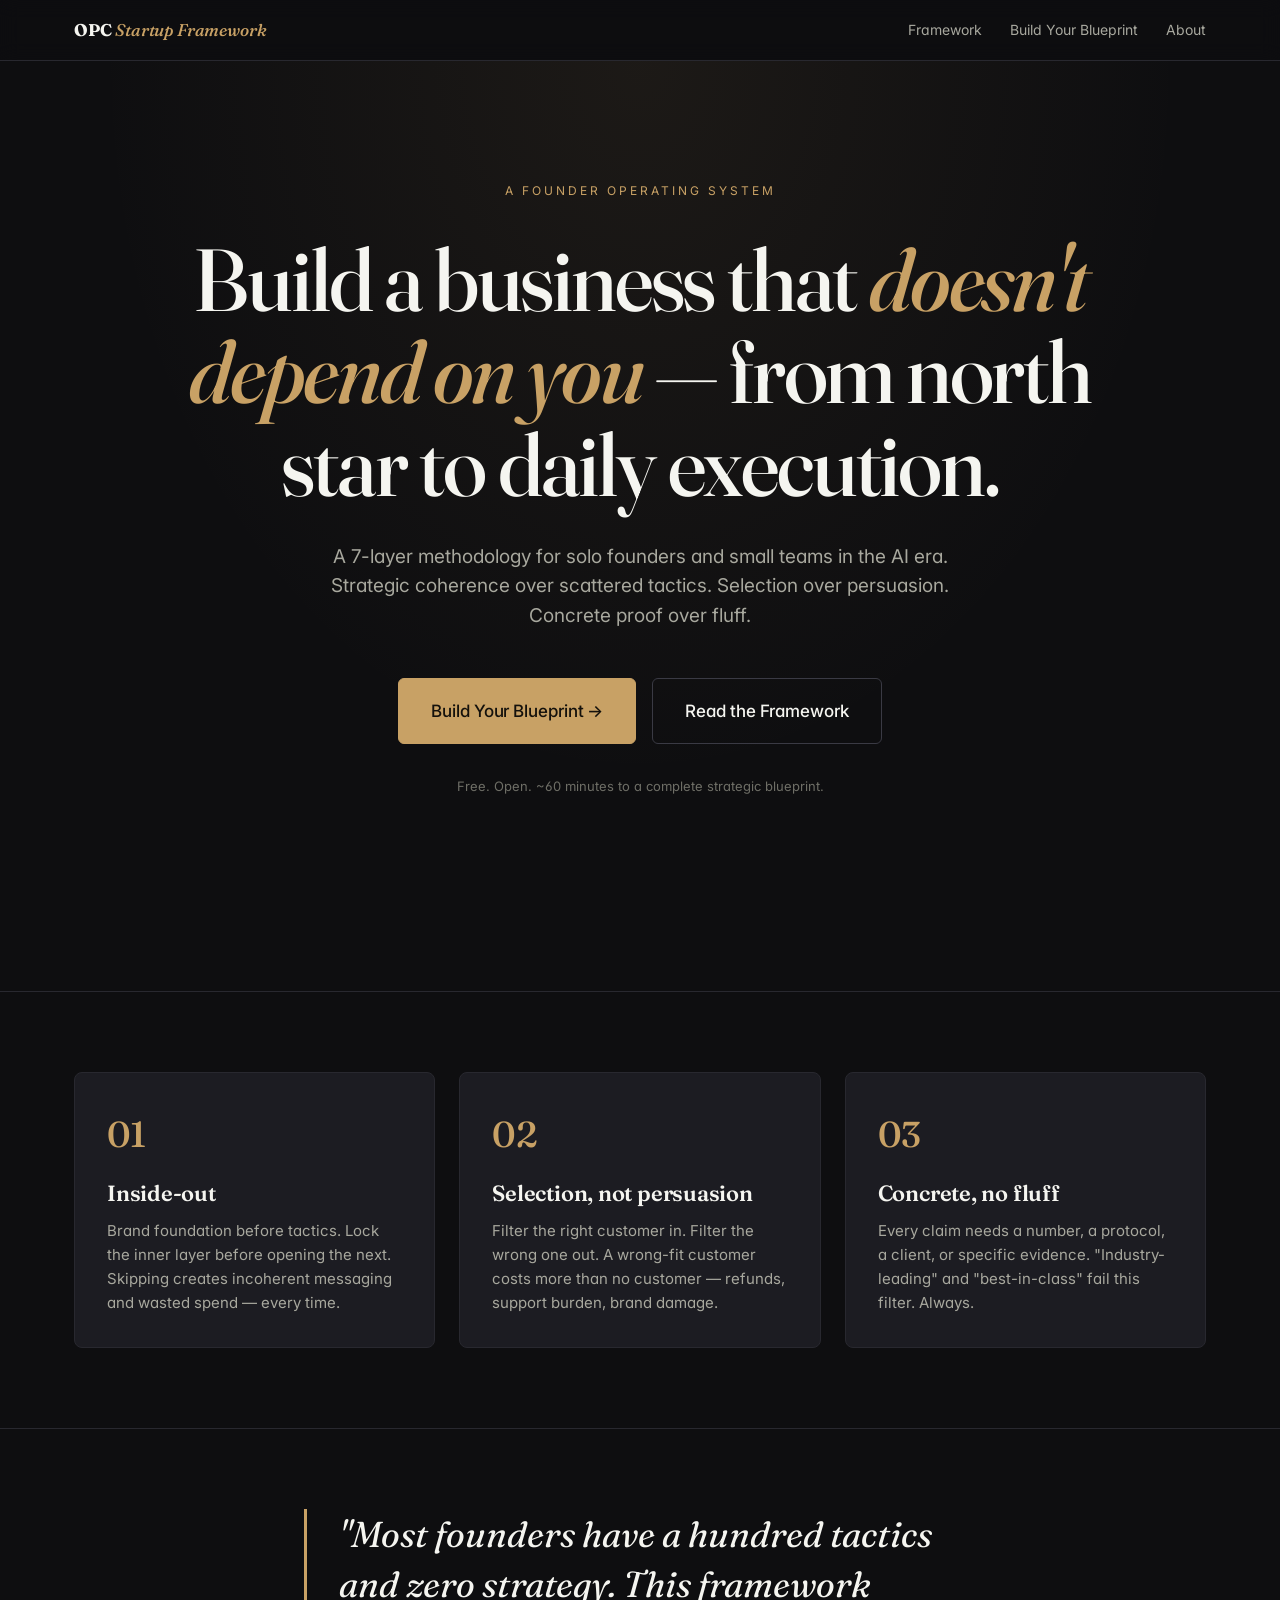
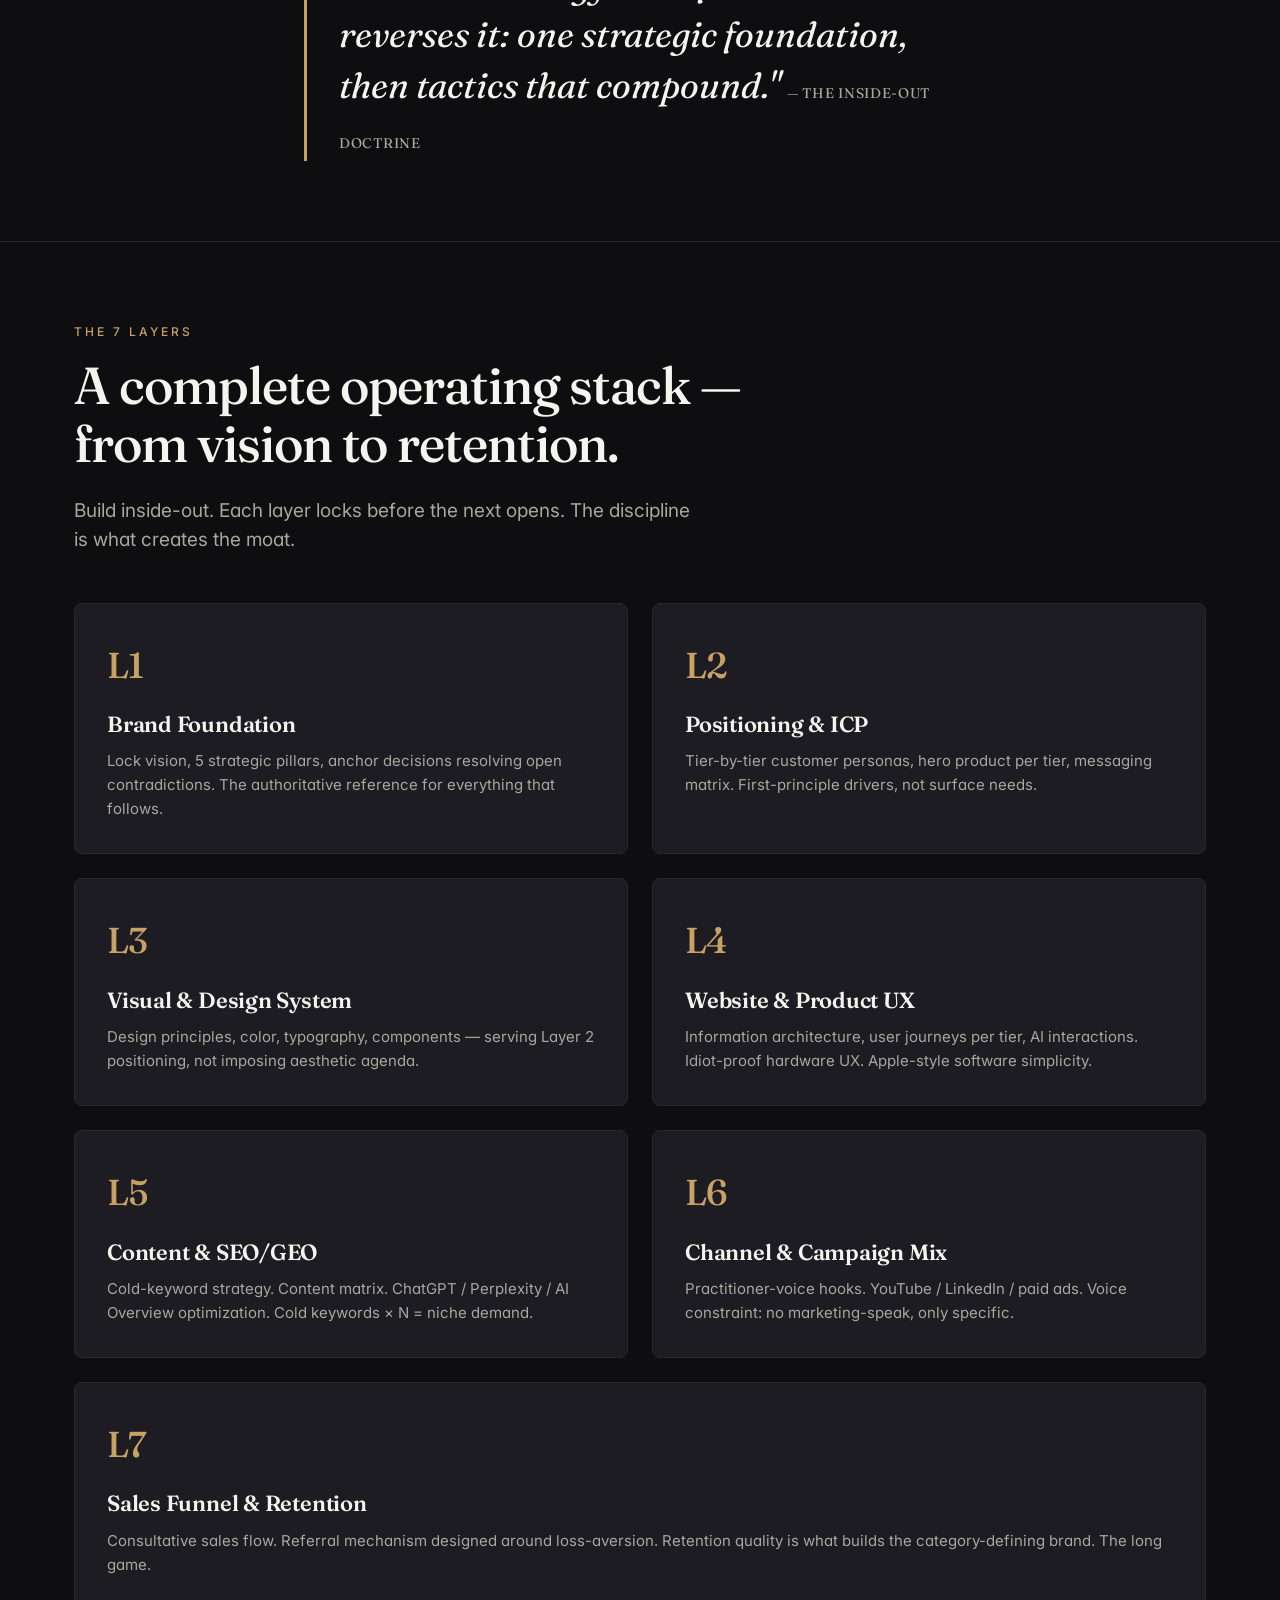
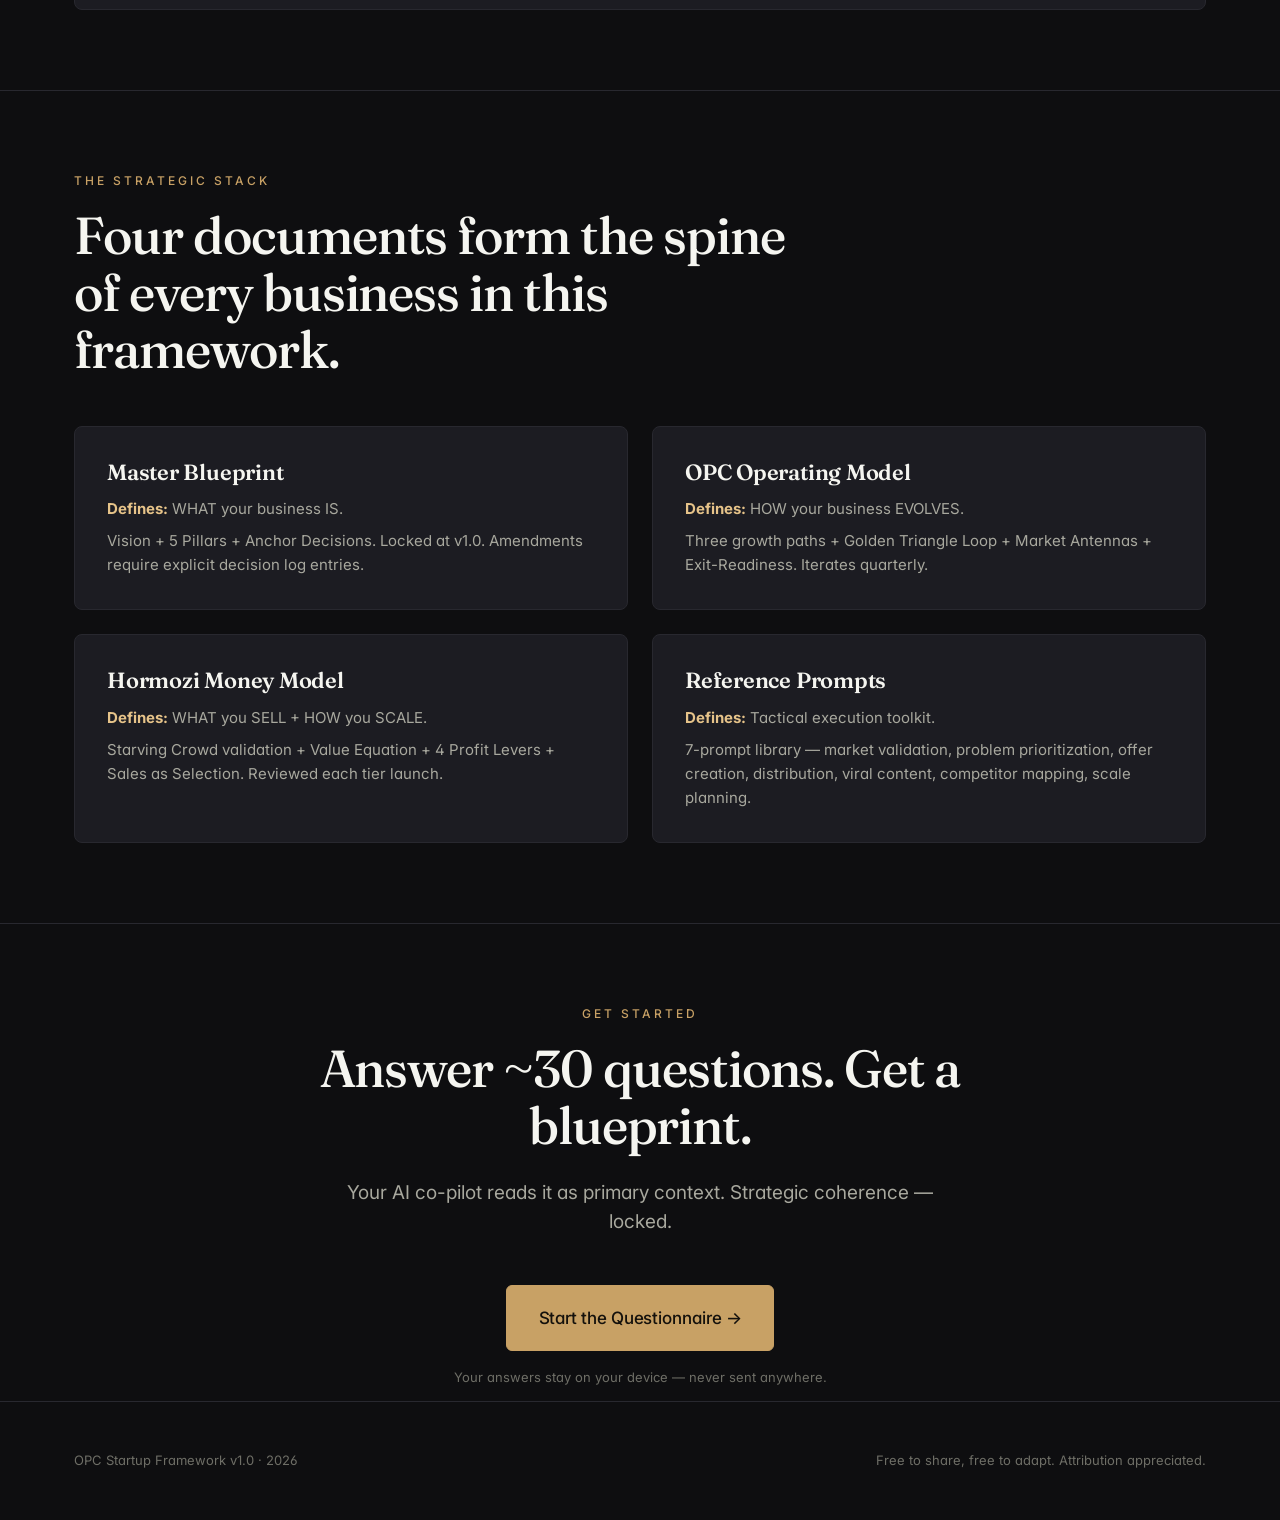
==== index.html @ 15a58d95 "Initial: OPC Startup Framework web tool v1.0 Interactive questionnaire for solo founders building On" ====
<!DOCTYPE html>
<html lang="en">
<head>
<meta charset="UTF-8">
<meta name="viewport" content="width=device-width, initial-scale=1.0">
<title>OPC Startup Framework — A founder operating system for the AI era</title>
<meta name="description" content="A 7-layer operating system for solo founders building independent, AI-leveraged, sellable businesses. From north star to daily execution.">
<meta property="og:title" content="OPC Startup Framework">
<meta property="og:description" content="A founder operating system for the AI era. Inside-out methodology. Free.">
<meta property="og:type" content="website">
<link rel="preconnect" href="https://fonts.googleapis.com">
<link rel="preconnect" href="https://fonts.gstatic.com" crossorigin>
<link href="https://fonts.googleapis.com/css2?family=Inter:wght@400;500;600;700&family=Fraunces:opsz,wght@9..144,400;9..144,500;9..144,600;9..144,700&family=JetBrains+Mono:wght@400;500&display=swap" rel="stylesheet">
<link rel="stylesheet" href="assets/style.css">
</head>
<body>

<nav class="nav">
  <div class="nav-inner">
    <a href="index.html" class="nav-brand">OPC <span class="accent">Startup Framework</span></a>
    <div class="nav-links">
      <a href="framework.html">Framework</a>
      <a href="questionnaire.html">Build Your Blueprint</a>
      <a href="about.html">About</a>
    </div>
  </div>
</nav>

<main>

  <section class="hero">
    <div class="container">
      <div class="hero-eyebrow">A Founder Operating System</div>
      <h1>Build a business that <em>doesn't depend on you</em> — from north star to daily execution.</h1>
      <p class="hero-sub">A 7-layer methodology for solo founders and small teams in the AI era. Strategic coherence over scattered tactics. Selection over persuasion. Concrete proof over fluff.</p>
      <div class="hero-cta">
        <a href="questionnaire.html" class="btn btn-primary btn-large">Build Your Blueprint →</a>
        <a href="framework.html" class="btn btn-secondary btn-large">Read the Framework</a>
      </div>
      <p class="dim mt-8" style="font-size:13px;">Free. Open. ~60 minutes to a complete strategic blueprint.</p>
    </div>
  </section>

  <hr class="editorial">

  <section class="container">
    <div class="grid grid-3">

      <div class="card">
        <div class="card-num">01</div>
        <h3>Inside-out</h3>
        <p>Brand foundation before tactics. Lock the inner layer before opening the next. Skipping creates incoherent messaging and wasted spend — every time.</p>
      </div>

      <div class="card">
        <div class="card-num">02</div>
        <h3>Selection, not persuasion</h3>
        <p>Filter the right customer in. Filter the wrong one out. A wrong-fit customer costs more than no customer — refunds, support burden, brand damage.</p>
      </div>

      <div class="card">
        <div class="card-num">03</div>
        <h3>Concrete, no fluff</h3>
        <p>Every claim needs a number, a protocol, a client, or specific evidence. "Industry-leading" and "best-in-class" fail this filter. Always.</p>
      </div>

    </div>
  </section>

  <hr class="editorial">

  <section class="container-prose">
    <p class="quote">
      "Most founders have a hundred tactics and zero strategy. This framework reverses it: one strategic foundation, then tactics that compound."
      <span class="quote-attr">— The Inside-Out Doctrine</span>
    </p>
  </section>

  <hr class="editorial">

  <section class="container">
    <div class="section-eyebrow">The 7 Layers</div>
    <h2 class="section-title">A complete operating stack — from vision to retention.</h2>
    <p class="section-lead">Build inside-out. Each layer locks before the next opens. The discipline is what creates the moat.</p>

    <div class="grid grid-2 mt-8" style="margin-top:48px;">
      <div class="card">
        <div class="card-num">L1</div>
        <h3>Brand Foundation</h3>
        <p>Lock vision, 5 strategic pillars, anchor decisions resolving open contradictions. The authoritative reference for everything that follows.</p>
      </div>
      <div class="card">
        <div class="card-num">L2</div>
        <h3>Positioning & ICP</h3>
        <p>Tier-by-tier customer personas, hero product per tier, messaging matrix. First-principle drivers, not surface needs.</p>
      </div>
      <div class="card">
        <div class="card-num">L3</div>
        <h3>Visual & Design System</h3>
        <p>Design principles, color, typography, components — serving Layer 2 positioning, not imposing aesthetic agenda.</p>
      </div>
      <div class="card">
        <div class="card-num">L4</div>
        <h3>Website & Product UX</h3>
        <p>Information architecture, user journeys per tier, AI interactions. Idiot-proof hardware UX. Apple-style software simplicity.</p>
      </div>
      <div class="card">
        <div class="card-num">L5</div>
        <h3>Content & SEO/GEO</h3>
        <p>Cold-keyword strategy. Content matrix. ChatGPT / Perplexity / AI Overview optimization. Cold keywords × N = niche demand.</p>
      </div>
      <div class="card">
        <div class="card-num">L6</div>
        <h3>Channel & Campaign Mix</h3>
        <p>Practitioner-voice hooks. YouTube / LinkedIn / paid ads. Voice constraint: no marketing-speak, only specific.</p>
      </div>
      <div class="card" style="grid-column: span 2;">
        <div class="card-num">L7</div>
        <h3>Sales Funnel & Retention</h3>
        <p>Consultative sales flow. Referral mechanism designed around loss-aversion. Retention quality is what builds the category-defining brand. The long game.</p>
      </div>
    </div>
  </section>

  <hr class="editorial">

  <section class="container">
    <div class="section-eyebrow">The Strategic Stack</div>
    <h2 class="section-title">Four documents form the spine of every business in this framework.</h2>

    <div class="grid grid-2 mt-8" style="margin-top:48px;">
      <div class="card">
        <h3>Master Blueprint</h3>
        <p style="margin-bottom:8px;"><strong style="color:var(--gold-bright);">Defines:</strong> WHAT your business IS.</p>
        <p>Vision + 5 Pillars + Anchor Decisions. Locked at v1.0. Amendments require explicit decision log entries.</p>
      </div>
      <div class="card">
        <h3>OPC Operating Model</h3>
        <p style="margin-bottom:8px;"><strong style="color:var(--gold-bright);">Defines:</strong> HOW your business EVOLVES.</p>
        <p>Three growth paths + Golden Triangle Loop + Market Antennas + Exit-Readiness. Iterates quarterly.</p>
      </div>
      <div class="card">
        <h3>Hormozi Money Model</h3>
        <p style="margin-bottom:8px;"><strong style="color:var(--gold-bright);">Defines:</strong> WHAT you SELL + HOW you SCALE.</p>
        <p>Starving Crowd validation + Value Equation + 4 Profit Levers + Sales as Selection. Reviewed each tier launch.</p>
      </div>
      <div class="card">
        <h3>Reference Prompts</h3>
        <p style="margin-bottom:8px;"><strong style="color:var(--gold-bright);">Defines:</strong> Tactical execution toolkit.</p>
        <p>7-prompt library — market validation, problem prioritization, offer creation, distribution, viral content, competitor mapping, scale planning.</p>
      </div>
    </div>
  </section>

  <hr class="editorial">

  <section class="container text-center">
    <div class="section-eyebrow">Get started</div>
    <h2 class="section-title" style="margin: 0 auto;">Answer ~30 questions. Get a blueprint.</h2>
    <p class="section-lead" style="margin: 24px auto 0;">Your AI co-pilot reads it as primary context. Strategic coherence — locked.</p>
    <div class="mt-8" style="margin-top:48px;">
      <a href="questionnaire.html" class="btn btn-primary btn-large">Start the Questionnaire →</a>
    </div>
    <p class="dim mt-4" style="font-size:13px;margin-top:16px;">Your answers stay on your device — never sent anywhere.</p>
  </section>

</main>

<footer class="footer">
  <div class="container footer-inner">
    <div>OPC Startup Framework v1.0 · 2026</div>
    <div>Free to share, free to adapt. Attribution appreciated.</div>
  </div>
</footer>

</body>
</html>
---- assets/style.css ----
/* OPC Startup Framework — Editorial Dark Aesthetic
   Inspired by premium professional publications (FT Alphaville, Stripe Press, NYT cooking) */

:root {
  --bg: #0e0e10;
  --bg-elevated: #16161a;
  --bg-card: #1c1c22;
  --border: #28282f;
  --border-strong: #3a3a44;
  --text: #f5f5f0;
  --text-muted: #a8a89e;
  --text-dim: #6e6e66;
  --gold: #c8a165;
  --gold-bright: #e6c389;
  --gold-deep: #9d7d4a;
  --green: #6fbf73;
  --red: #e07b6c;
  --max-w: 1180px;
  --max-w-prose: 720px;
}

* { box-sizing: border-box; }

html { scroll-behavior: smooth; }

body {
  margin: 0;
  background: var(--bg);
  color: var(--text);
  font-family: 'Inter', -apple-system, BlinkMacSystemFont, 'Helvetica Neue', sans-serif;
  font-size: 17px;
  line-height: 1.65;
  -webkit-font-smoothing: antialiased;
  -moz-osx-font-smoothing: grayscale;
  font-feature-settings: "ss01", "cv11";
}

/* Typography hierarchy */
.font-display {
  font-family: 'Fraunces', Georgia, 'Iowan Old Style', serif;
  font-weight: 600;
  letter-spacing: -0.02em;
  font-feature-settings: "ss01", "ss02";
}

h1, h2, h3, h4 { line-height: 1.2; letter-spacing: -0.01em; margin: 0; }

a { color: var(--gold-bright); text-decoration: none; transition: color .15s; }
a:hover { color: var(--gold); }

/* Gold accent line */
.gold-line {
  display: inline-block;
  width: 48px; height: 1px;
  background: linear-gradient(to right, var(--gold), var(--gold-deep));
  vertical-align: middle;
}

/* Container */
.container { max-width: var(--max-w); margin: 0 auto; padding: 0 24px; }
.container-prose { max-width: var(--max-w-prose); margin: 0 auto; padding: 0 24px; }

/* Nav */
.nav {
  position: sticky; top: 0; z-index: 50;
  background: rgba(14, 14, 16, 0.85);
  backdrop-filter: blur(10px);
  -webkit-backdrop-filter: blur(10px);
  border-bottom: 1px solid var(--border);
}
.nav-inner {
  max-width: var(--max-w);
  margin: 0 auto;
  padding: 16px 24px;
  display: flex;
  align-items: center;
  justify-content: space-between;
  gap: 32px;
}
.nav-brand {
  font-family: 'Fraunces', serif;
  font-weight: 700;
  font-size: 17px;
  letter-spacing: -0.01em;
  color: var(--text);
}
.nav-brand .accent { color: var(--gold); font-style: italic; font-weight: 500; }
.nav-links { display: flex; gap: 28px; align-items: center; font-size: 14px; }
.nav-links a { color: var(--text-muted); }
.nav-links a:hover, .nav-links a.active { color: var(--text); }

/* Buttons */
.btn {
  display: inline-flex; align-items: center; gap: 8px;
  padding: 14px 24px;
  font-size: 15px; font-weight: 500;
  border-radius: 6px;
  border: 1px solid transparent;
  cursor: pointer;
  transition: all .2s;
  text-decoration: none;
  letter-spacing: -0.005em;
}
.btn-primary {
  background: var(--gold);
  color: #14110c;
  border-color: var(--gold);
}
.btn-primary:hover {
  background: var(--gold-bright);
  border-color: var(--gold-bright);
  color: #14110c;
  transform: translateY(-1px);
}
.btn-secondary {
  background: transparent;
  color: var(--text);
  border-color: var(--border-strong);
}
.btn-secondary:hover {
  border-color: var(--gold);
  color: var(--gold-bright);
}
.btn-ghost {
  background: transparent;
  color: var(--text-muted);
  padding: 8px 14px;
  font-size: 14px;
}
.btn-ghost:hover { color: var(--text); }
.btn-large {
  padding: 18px 32px;
  font-size: 17px;
}

/* Hero */
.hero {
  padding: 120px 24px 100px;
  text-align: center;
  background: radial-gradient(ellipse at top, rgba(200, 161, 101, 0.08), transparent 60%);
}
.hero-eyebrow {
  font-size: 12px;
  letter-spacing: 0.25em;
  text-transform: uppercase;
  color: var(--gold);
  margin-bottom: 32px;
}
.hero h1 {
  font-family: 'Fraunces', serif;
  font-weight: 500;
  font-size: clamp(44px, 7vw, 88px);
  line-height: 1.05;
  letter-spacing: -0.025em;
  margin: 0 auto;
  max-width: 1000px;
}
.hero h1 em { color: var(--gold); font-style: italic; font-weight: 500; }
.hero-sub {
  margin: 32px auto 0;
  max-width: 620px;
  color: var(--text-muted);
  font-size: 19px;
  line-height: 1.55;
}
.hero-cta {
  margin-top: 48px;
  display: flex; gap: 16px; justify-content: center; flex-wrap: wrap;
}

/* Section */
section { padding: 100px 0; }
section.tight { padding: 64px 0; }

.section-eyebrow {
  font-size: 12px;
  letter-spacing: 0.25em;
  text-transform: uppercase;
  color: var(--gold);
  margin-bottom: 16px;
  font-weight: 500;
}
.section-title {
  font-family: 'Fraunces', serif;
  font-size: clamp(32px, 4.5vw, 52px);
  font-weight: 500;
  line-height: 1.1;
  letter-spacing: -0.02em;
  max-width: 720px;
}
.section-lead {
  margin-top: 24px;
  color: var(--text-muted);
  font-size: 19px;
  max-width: 620px;
  line-height: 1.55;
}

/* Cards / promises */
.grid { display: grid; gap: 24px; }
.grid-3 { grid-template-columns: repeat(3, 1fr); }
.grid-2 { grid-template-columns: repeat(2, 1fr); }
@media (max-width: 860px) {
  .grid-3, .grid-2 { grid-template-columns: 1fr; }
}

.card {
  background: var(--bg-card);
  border: 1px solid var(--border);
  border-radius: 8px;
  padding: 32px;
  transition: border-color .2s, transform .2s;
}
.card:hover {
  border-color: var(--border-strong);
}
.card-num {
  font-family: 'Fraunces', serif;
  font-size: 36px;
  color: var(--gold);
  margin-bottom: 16px;
  font-weight: 500;
  letter-spacing: -0.02em;
}
.card h3 {
  font-family: 'Fraunces', serif;
  font-size: 22px;
  font-weight: 600;
  margin-bottom: 12px;
  letter-spacing: -0.01em;
}
.card p {
  color: var(--text-muted);
  font-size: 15px;
  line-height: 1.6;
  margin: 0;
}

/* Divider */
hr.editorial {
  border: none;
  border-top: 1px solid var(--border);
  margin: 80px 0;
}

/* Big quote */
.quote {
  font-family: 'Fraunces', serif;
  font-style: italic;
  font-size: clamp(24px, 3vw, 36px);
  line-height: 1.4;
  color: var(--text);
  border-left: 3px solid var(--gold);
  padding-left: 32px;
  max-width: 800px;
}
.quote-attr {
  margin-top: 24px;
  font-style: normal;
  font-size: 14px;
  color: var(--text-muted);
  letter-spacing: 0.05em;
  text-transform: uppercase;
}

/* Footer */
.footer {
  border-top: 1px solid var(--border);
  padding: 48px 0;
  color: var(--text-dim);
  font-size: 13px;
}
.footer-inner { display: flex; justify-content: space-between; gap: 24px; flex-wrap: wrap; }

/* ================= SINGLE-PAGE QUESTIONNAIRE ================= */

/* Hairline progress bar at very top */
.progress-thin {
  position: sticky;
  top: 0;
  z-index: 60;
  height: 2px;
  background: rgba(255, 255, 255, 0.04);
}
.progress-thin-fill {
  height: 100%;
  background: linear-gradient(to right, var(--gold-deep), var(--gold-bright));
  transition: width .3s ease-out;
}

.nav-minimal { background: rgba(14, 14, 16, 0.95); }

.single-page {
  max-width: 680px;
  margin: 0 auto;
  padding: 64px 24px 120px;
}

.single-intro {
  margin-bottom: 64px;
}
.single-eyebrow {
  font-size: 12px;
  letter-spacing: 0.25em;
  text-transform: uppercase;
  color: var(--gold);
  margin-bottom: 16px;
  font-weight: 500;
}
.single-intro h1 {
  font-family: 'Fraunces', serif;
  font-weight: 500;
  font-size: clamp(32px, 5vw, 48px);
  line-height: 1.15;
  letter-spacing: -0.02em;
  margin-bottom: 24px;
}
.single-lead {
  color: var(--text-muted);
  font-size: 17px;
  line-height: 1.6;
}
.single-meta {
  margin-top: 32px;
  font-size: 13px;
  color: var(--text-muted);
  display: flex;
  gap: 12px;
  align-items: center;
}

.single-section {
  margin: 96px 0 0;
  scroll-margin-top: 24px;
}
.single-section:first-of-type { margin-top: 0; }

.single-section-header {
  display: flex;
  align-items: flex-start;
  gap: 20px;
  margin-bottom: 48px;
  padding-bottom: 24px;
  border-bottom: 1px solid var(--border);
}
.single-section-letter {
  flex-shrink: 0;
  width: 44px;
  height: 44px;
  border-radius: 50%;
  background: var(--bg-card);
  border: 1px solid var(--border-strong);
  color: var(--gold);
  font-family: 'Fraunces', serif;
  font-size: 22px;
  font-weight: 500;
  display: flex;
  align-items: center;
  justify-content: center;
  letter-spacing: 0;
}
.single-section-header h2 {
  font-family: 'Fraunces', serif;
  font-size: 28px;
  font-weight: 500;
  letter-spacing: -0.015em;
  line-height: 1.2;
  margin: 4px 0 8px;
}
.single-section-sub {
  color: var(--text-muted);
  font-size: 15px;
  margin: 0;
  line-height: 1.5;
}

.single-question {
  margin-bottom: 40px;
}
.single-q-label {
  display: block;
  font-size: 15px;
  font-weight: 500;
  color: var(--text);
  margin-bottom: 8px;
  letter-spacing: -0.005em;
  line-height: 1.45;
}
.single-q-req {
  color: var(--gold);
  margin-left: 4px;
  font-weight: 400;
}
.single-q-help {
  font-size: 13px;
  color: var(--text-muted);
  margin-bottom: 12px;
  line-height: 1.55;
  font-style: italic;
}

/* Pill-style radio + checkbox */
.single-radio-group {
  display: flex;
  flex-wrap: wrap;
  gap: 8px;
}
.single-pill {
  display: inline-flex;
  align-items: center;
  gap: 0;
  padding: 9px 16px;
  border: 1px solid var(--border);
  border-radius: 999px;
  cursor: pointer;
  background: var(--bg-elevated);
  transition: all .15s;
  font-size: 14px;
  color: var(--text-muted);
  user-select: none;
}
.single-pill:hover {
  border-color: var(--border-strong);
  color: var(--text);
}
.single-pill.selected {
  border-color: var(--gold);
  background: rgba(200, 161, 101, 0.1);
  color: var(--text);
}
.single-pill input {
  position: absolute;
  opacity: 0;
  pointer-events: none;
}

/* Generate footer */
.single-footer {
  margin-top: 96px;
  padding-top: 48px;
  border-top: 1px solid var(--border);
  text-align: center;
}

.link-btn {
  background: none;
  border: none;
  color: var(--text-dim);
  font: inherit;
  cursor: pointer;
  text-decoration: underline;
  padding: 0;
  font-size: 13px;
}
.link-btn:hover { color: var(--text-muted); }

/* Output view */
.single-actions {
  display: flex;
  flex-direction: column;
  gap: 12px;
  margin-bottom: 48px;
}
.single-actions .btn {
  width: 100%;
  justify-content: center;
  padding: 16px 20px;
}

.single-callout {
  background: var(--bg-card);
  border: 1px solid var(--border);
  border-radius: 8px;
  padding: 24px 28px;
  margin-bottom: 32px;
  font-size: 14px;
  line-height: 1.65;
  color: var(--text-muted);
}
.single-callout strong {
  display: block;
  color: var(--gold-bright);
  font-size: 13px;
  letter-spacing: 0.1em;
  text-transform: uppercase;
  margin-bottom: 12px;
  font-weight: 500;
}
.single-callout ol {
  padding-left: 20px;
  margin: 0;
}
.single-callout li { margin: 4px 0; }

.single-preview summary {
  cursor: pointer;
  font-size: 14px;
  color: var(--text-muted);
  padding: 12px 0;
  border-top: 1px solid var(--border);
  border-bottom: 1px solid var(--border);
  list-style: none;
}
.single-preview summary:hover { color: var(--text); }
.single-preview summary::before {
  content: '▸';
  margin-right: 8px;
  color: var(--gold);
  display: inline-block;
  transition: transform .15s;
}
.single-preview[open] summary::before { transform: rotate(90deg); }
.single-preview .review-output {
  margin-top: 16px;
  padding: 24px;
  background: var(--bg-elevated);
  border: 1px solid var(--border);
  border-radius: 6px;
  font-family: 'JetBrains Mono', monospace;
  font-size: 12px;
  line-height: 1.6;
  color: var(--text-muted);
  white-space: pre-wrap;
  word-break: break-word;
  max-height: 60vh;
  overflow-y: auto;
}

/* DEPRECATED — old sidebar layout (still defined for fallback but unused) */
.q-app {
  display: grid;
  grid-template-columns: 280px 1fr;
  gap: 64px;
  padding: 64px 0;
  align-items: start;
}
@media (max-width: 980px) {
  .q-app { grid-template-columns: 1fr; gap: 32px; }
}

/* ============================================================
   APPLE-STYLE MINIMAL  ·  questionnaire.html
   ============================================================ */

body.apple {
  background: #000;
  color: #f5f5f7;
  font-family: 'Inter', -apple-system, BlinkMacSystemFont, 'SF Pro Display', sans-serif;
  font-size: 17px;
  line-height: 1.55;
  font-feature-settings: "ss01", "cv11", "tnum";
}

/* Nav — Apple style: thin, centered, restrained */
.nav-apple {
  background: rgba(0, 0, 0, 0.72);
  backdrop-filter: blur(20px) saturate(180%);
  -webkit-backdrop-filter: blur(20px) saturate(180%);
  border-bottom: 1px solid rgba(255, 255, 255, 0.06);
}
.nav-apple .nav-inner {
  padding: 14px 24px;
  display: flex;
  align-items: center;
  justify-content: space-between;
}
.nav-brand-apple {
  font-family: 'Fraunces', serif;
  font-weight: 600;
  font-size: 16px;
  color: #f5f5f7;
  letter-spacing: -0.005em;
}
.nav-brand-apple span {
  color: var(--gold);
  font-style: italic;
  font-weight: 400;
  margin-left: 4px;
}
.nav-link-apple {
  color: rgba(255, 255, 255, 0.7);
  font-size: 13px;
  font-weight: 400;
  letter-spacing: 0;
}
.nav-link-apple:hover { color: #f5f5f7; }

/* Page container — generous, centered, breathing */
.apple-page {
  max-width: 600px;
  margin: 0 auto;
  padding: 96px 24px 160px;
}

/* Hero — minimal */
.apple-hero {
  margin-bottom: 32px;
  text-align: left;
}
.apple-hero h1 {
  font-family: 'Fraunces', serif;
  font-weight: 400;
  font-size: clamp(40px, 7vw, 72px);
  line-height: 1.05;
  letter-spacing: -0.03em;
  color: #f5f5f7;
  margin: 0 0 20px;
}
.apple-hero p {
  font-size: 18px;
  color: rgba(255, 255, 255, 0.55);
  margin: 0;
  letter-spacing: -0.005em;
  font-weight: 400;
}

/* Section — Apple breathing */
.apple-section {
  margin: 56px 0 0;
  scroll-margin-top: 24px;
}
.apple-section:first-of-type { margin-top: 0; }

.apple-section-image {
  display: block;
  width: 100%;
  aspect-ratio: 12 / 5;
  margin-bottom: 24px;
  border-radius: 14px;
  overflow: hidden;
  background: #1a1a1d;
}
.apple-section-image img {
  display: block;
  width: 100%;
  height: 100%;
  object-fit: cover;
  animation: appleFadeIn .5s ease-out;
}
@keyframes appleFadeIn {
  from { opacity: 0; }
  to { opacity: 1; }
}

.apple-section-num {
  font-family: 'JetBrains Mono', monospace;
  font-size: 12px;
  letter-spacing: 0.15em;
  text-transform: uppercase;
  color: var(--gold);
  margin-bottom: 16px;
  font-weight: 400;
}
.apple-section-title {
  font-family: 'Fraunces', serif;
  font-weight: 400;
  font-size: clamp(36px, 5vw, 56px);
  line-height: 1.05;
  letter-spacing: -0.025em;
  color: #f5f5f7;
  margin: 0 0 12px;
}
.apple-section-sub {
  color: rgba(255, 255, 255, 0.5);
  font-size: 17px;
  margin: 0 0 40px;
  letter-spacing: -0.005em;
}

/* Questions */
.apple-questions { display: flex; flex-direction: column; gap: 32px; }

.apple-q label {
  display: block;
  font-size: 17px;
  font-weight: 500;
  color: #f5f5f7;
  margin-bottom: 6px;
  letter-spacing: -0.005em;
  line-height: 1.4;
}
.apple-q-guide {
  font-size: 12px;
  color: var(--gold);
  letter-spacing: 0.05em;
  margin: 4px 0 14px;
  line-height: 1.5;
  font-weight: 400;
  text-transform: uppercase;
}
.apple-q-help {
  font-size: 14px;
  color: rgba(255, 255, 255, 0.45);
  margin: 0 0 14px;
  line-height: 1.5;
  font-style: normal;
}

/* Inputs — Apple cleanliness */
body.apple input[type="text"],
body.apple input[type="number"],
body.apple textarea {
  width: 100%;
  background: rgba(255, 255, 255, 0.04);
  border: 1px solid rgba(255, 255, 255, 0.1);
  color: #f5f5f7;
  border-radius: 10px;
  padding: 14px 16px;
  font-family: inherit;
  font-size: 16px;
  line-height: 1.5;
  transition: border-color .2s, background .2s;
  font-weight: 400;
  letter-spacing: -0.005em;
}
body.apple input:focus, body.apple textarea:focus {
  outline: none;
  border-color: var(--gold);
  background: rgba(255, 255, 255, 0.06);
}
body.apple input::placeholder, body.apple textarea::placeholder {
  color: rgba(255, 255, 255, 0.28);
}

/* Pills — Apple soft */
.apple-pills {
  display: flex;
  flex-wrap: wrap;
  gap: 8px;
}
.apple-pill {
  display: inline-flex;
  align-items: center;
  padding: 10px 18px;
  border: 1px solid rgba(255, 255, 255, 0.12);
  border-radius: 999px;
  cursor: pointer;
  background: transparent;
  transition: all .2s;
  font-size: 14px;
  color: rgba(255, 255, 255, 0.7);
  user-select: none;
  letter-spacing: -0.005em;
  font-weight: 400;
}
.apple-pill:hover {
  border-color: rgba(255, 255, 255, 0.25);
  color: #f5f5f7;
}
.apple-pill.on {
  background: #f5f5f7;
  border-color: #f5f5f7;
  color: #000;
}
.apple-pill input {
  position: absolute;
  opacity: 0;
  pointer-events: none;
  width: 0;
  height: 0;
}

/* Footer — Apple primary CTA */
.apple-footer {
  margin-top: 160px;
  text-align: center;
}
.apple-footer p {
  margin-top: 24px;
  font-size: 13px;
  color: rgba(255, 255, 255, 0.4);
}
.apple-cta {
  display: inline-block;
  background: #f5f5f7;
  color: #000;
  border: none;
  border-radius: 999px;
  padding: 16px 40px;
  font-family: inherit;
  font-size: 16px;
  font-weight: 500;
  cursor: pointer;
  transition: all .2s;
  letter-spacing: -0.005em;
}
.apple-cta:hover {
  background: #fff;
  transform: scale(1.02);
}
.apple-cta-ghost {
  display: inline-block;
  background: transparent;
  color: #f5f5f7;
  border: 1px solid rgba(255, 255, 255, 0.18);
  border-radius: 999px;
  padding: 16px 40px;
  font-family: inherit;
  font-size: 16px;
  font-weight: 400;
  cursor: pointer;
  transition: all .2s;
  letter-spacing: -0.005em;
}
.apple-cta-ghost:hover {
  border-color: rgba(255, 255, 255, 0.4);
  background: rgba(255, 255, 255, 0.04);
}

/* Output view */
.apple-actions {
  display: flex;
  flex-direction: column;
  gap: 12px;
  margin-bottom: 64px;
}
.apple-actions button { width: 100%; padding: 16px 24px; }
.apple-actions .apple-cta strong { font-weight: 600; }
.apple-cta-note {
  font-size: 13px;
  color: rgba(255, 255, 255, 0.55);
  margin: 4px 0 24px;
  line-height: 1.55;
  text-align: center;
}
.apple-cta-note code {
  background: rgba(200, 161, 101, 0.12);
  color: var(--gold);
  padding: 1px 6px;
  border-radius: 4px;
  font-family: 'JetBrains Mono', monospace;
  font-size: 12px;
}
.apple-cta-tertiary {
  font-size: 14px !important;
  padding: 12px 24px !important;
  opacity: 0.7;
}
.apple-cta-tertiary:hover { opacity: 1; }
.apple-steps code {
  background: rgba(200, 161, 101, 0.12);
  color: var(--gold);
  padding: 1px 6px;
  border-radius: 4px;
  font-family: 'JetBrains Mono', monospace;
  font-size: 13px;
}
.apple-steps strong { color: rgba(255, 255, 255, 0.95); font-weight: 500; }

.apple-steps {
  margin-bottom: 80px;
  padding: 32px 0;
  border-top: 1px solid rgba(255, 255, 255, 0.08);
  border-bottom: 1px solid rgba(255, 255, 255, 0.08);
}
.apple-steps ol {
  margin: 0;
  padding-left: 24px;
  color: rgba(255, 255, 255, 0.7);
  font-size: 16px;
  line-height: 2;
  list-style: decimal;
}
.apple-steps li::marker { color: var(--gold); font-family: 'JetBrains Mono', monospace; font-size: 12px; }

.apple-preview summary {
  cursor: pointer;
  font-size: 14px;
  color: rgba(255, 255, 255, 0.5);
  padding: 16px 0;
  list-style: none;
  border-top: 1px solid rgba(255, 255, 255, 0.08);
}
.apple-preview summary:hover { color: #f5f5f7; }
.apple-preview summary::before {
  content: '+';
  margin-right: 12px;
  color: var(--gold);
  font-family: 'JetBrains Mono', monospace;
  display: inline-block;
  width: 12px;
  transition: transform .2s;
}
.apple-preview[open] summary::before { content: '−'; }
.apple-preview pre {
  margin: 16px 0 32px;
  padding: 24px;
  background: rgba(255, 255, 255, 0.03);
  border-radius: 12px;
  font-family: 'JetBrains Mono', monospace;
  font-size: 11px;
  line-height: 1.7;
  color: rgba(255, 255, 255, 0.6);
  white-space: pre-wrap;
  word-break: break-word;
  max-height: 60vh;
  overflow-y: auto;
}

/* Override progress bar to be even thinner on Apple page */
body.apple .progress-thin { height: 2px; background: rgba(255, 255, 255, 0.04); }
body.apple .progress-thin-fill { background: var(--gold); }

/* Mobile tweaks */
@media (max-width: 600px) {
  .apple-page { padding: 48px 20px 80px; }
  .apple-hero { margin-bottom: 24px; }
  .apple-section { margin-top: 40px; }
  .apple-section-image { margin-bottom: 20px; }
  .apple-section-sub { margin-bottom: 32px; }
  .apple-questions { gap: 28px; }
  .apple-footer { margin-top: 64px; }
  .apple-cta, .apple-cta-ghost { width: 100%; padding: 16px 24px; }
}

.q-sidebar {
  position: sticky;
  top: 88px;
}
.q-progress {
  margin-bottom: 32px;
}
.q-progress-bar {
  height: 4px;
  background: var(--border);
  border-radius: 4px;
  overflow: hidden;
  margin-bottom: 8px;
}
.q-progress-fill {
  height: 100%;
  background: linear-gradient(to right, var(--gold-deep), var(--gold));
  transition: width .4s;
}
.q-progress-label {
  font-size: 12px;
  color: var(--text-dim);
  letter-spacing: 0.1em;
  text-transform: uppercase;
}
.q-section-list {
  list-style: none;
  padding: 0;
  margin: 0;
  display: flex;
  flex-direction: column;
  gap: 4px;
}
.q-section-item {
  display: flex;
  align-items: center;
  gap: 12px;
  padding: 10px 14px;
  border-radius: 6px;
  cursor: pointer;
  font-size: 14px;
  color: var(--text-muted);
  transition: all .15s;
  border: 1px solid transparent;
}
.q-section-item:hover {
  background: var(--bg-card);
  color: var(--text);
}
.q-section-item.active {
  background: var(--bg-card);
  border-color: var(--border-strong);
  color: var(--text);
}
.q-section-item.complete .q-letter {
  background: var(--green);
  color: #0e0e10;
}
.q-letter {
  width: 24px; height: 24px;
  background: var(--border);
  border-radius: 50%;
  display: flex;
  align-items: center;
  justify-content: center;
  font-size: 11px;
  font-weight: 600;
  color: var(--text-muted);
  flex-shrink: 0;
}
.q-section-item.active .q-letter {
  background: var(--gold);
  color: #14110c;
}
.q-saved-indicator {
  margin-top: 24px;
  font-size: 12px;
  color: var(--text-dim);
  display: flex;
  align-items: center;
  gap: 6px;
}
.q-saved-indicator.saved { color: var(--green); }

.q-main { min-width: 0; }
.q-section-header {
  margin-bottom: 40px;
  padding-bottom: 24px;
  border-bottom: 1px solid var(--border);
}
.q-section-eyebrow {
  font-size: 12px;
  letter-spacing: 0.2em;
  text-transform: uppercase;
  color: var(--gold);
  margin-bottom: 12px;
}
.q-section-title {
  font-family: 'Fraunces', serif;
  font-size: 36px;
  font-weight: 500;
  letter-spacing: -0.02em;
  line-height: 1.15;
  margin-bottom: 12px;
}
.q-section-sub {
  color: var(--text-muted);
  font-size: 16px;
}

.q-question {
  margin-bottom: 36px;
}
.q-label {
  display: flex;
  align-items: baseline;
  gap: 8px;
  font-size: 15px;
  font-weight: 500;
  color: var(--text);
  margin-bottom: 8px;
  letter-spacing: -0.005em;
}
.q-required {
  color: var(--gold);
  font-size: 12px;
  font-weight: 400;
}
.q-help {
  font-size: 13px;
  color: var(--text-muted);
  margin-bottom: 12px;
  line-height: 1.55;
  font-style: italic;
}

input[type="text"], input[type="number"], textarea, select {
  width: 100%;
  background: var(--bg-elevated);
  border: 1px solid var(--border);
  color: var(--text);
  border-radius: 6px;
  padding: 12px 14px;
  font-family: inherit;
  font-size: 15px;
  line-height: 1.5;
  transition: border-color .15s, background .15s;
}
input:focus, textarea:focus, select:focus {
  outline: none;
  border-color: var(--gold);
  background: var(--bg-card);
}
textarea { resize: vertical; }
input::placeholder, textarea::placeholder { color: var(--text-dim); }

.q-radio-group, .q-checkbox-group {
  display: flex;
  flex-direction: column;
  gap: 10px;
}
.q-radio-option, .q-checkbox-option {
  display: flex;
  align-items: flex-start;
  gap: 12px;
  padding: 12px 14px;
  border: 1px solid var(--border);
  border-radius: 6px;
  cursor: pointer;
  background: var(--bg-elevated);
  transition: all .15s;
}
.q-radio-option:hover, .q-checkbox-option:hover {
  border-color: var(--border-strong);
}
.q-radio-option.selected, .q-checkbox-option.selected {
  border-color: var(--gold);
  background: rgba(200, 161, 101, 0.06);
}
.q-radio-option input, .q-checkbox-option input {
  width: 16px; height: 16px;
  margin-top: 3px;
  accent-color: var(--gold);
  flex-shrink: 0;
}
.q-radio-option span, .q-checkbox-option span {
  font-size: 14px;
  color: var(--text);
  line-height: 1.5;
}

/* Nav buttons */
.q-nav {
  display: flex;
  justify-content: space-between;
  margin-top: 48px;
  padding-top: 32px;
  border-top: 1px solid var(--border);
  gap: 16px;
}

/* Review section */
.review-grid {
  display: grid;
  grid-template-columns: 1fr 1fr;
  gap: 32px;
}
@media (max-width: 980px) {
  .review-grid { grid-template-columns: 1fr; }
}
.review-output {
  background: var(--bg-elevated);
  border: 1px solid var(--border);
  border-radius: 8px;
  padding: 24px;
  font-family: 'JetBrains Mono', 'SF Mono', Consolas, monospace;
  font-size: 12px;
  line-height: 1.6;
  color: var(--text-muted);
  max-height: 70vh;
  overflow-y: auto;
  white-space: pre-wrap;
  word-break: break-word;
}
.review-actions {
  display: flex;
  flex-direction: column;
  gap: 12px;
}
.review-actions .btn {
  justify-content: flex-start;
  padding: 16px 20px;
  width: 100%;
}

/* Markdown rendered content (framework page) */
.md-content {
  font-size: 17px;
  line-height: 1.7;
}
.md-content h1 {
  font-family: 'Fraunces', serif;
  font-size: 44px;
  font-weight: 600;
  margin: 32px 0 24px;
  letter-spacing: -0.025em;
}
.md-content h2 {
  font-family: 'Fraunces', serif;
  font-size: 32px;
  font-weight: 600;
  margin: 56px 0 20px;
  padding-bottom: 12px;
  border-bottom: 1px solid var(--border);
  letter-spacing: -0.02em;
}
.md-content h3 {
  font-family: 'Fraunces', serif;
  font-size: 24px;
  font-weight: 600;
  margin: 40px 0 16px;
  letter-spacing: -0.015em;
}
.md-content h4 {
  font-size: 17px;
  font-weight: 600;
  margin: 28px 0 12px;
  color: var(--gold-bright);
}
.md-content p { margin: 16px 0; color: var(--text); }
.md-content code {
  background: var(--bg-elevated);
  padding: 2px 6px;
  border-radius: 4px;
  font-family: 'JetBrains Mono', monospace;
  font-size: 0.85em;
  color: var(--gold-bright);
}
.md-content pre {
  background: var(--bg-elevated);
  border: 1px solid var(--border);
  border-radius: 6px;
  padding: 16px;
  overflow-x: auto;
  font-size: 13px;
  line-height: 1.55;
}
.md-content pre code { background: none; padding: 0; color: var(--text); }
.md-content blockquote {
  border-left: 3px solid var(--gold);
  padding: 4px 0 4px 20px;
  margin: 24px 0;
  color: var(--text-muted);
  font-style: italic;
}
.md-content ul, .md-content ol { padding-left: 28px; margin: 16px 0; }
.md-content li { margin: 6px 0; }
.md-content table {
  width: 100%;
  border-collapse: collapse;
  margin: 24px 0;
  font-size: 14px;
}
.md-content th, .md-content td {
  border: 1px solid var(--border);
  padding: 10px 14px;
  text-align: left;
}
.md-content th {
  background: var(--bg-elevated);
  font-weight: 600;
  color: var(--gold-bright);
}
.md-content hr {
  border: none;
  border-top: 1px solid var(--border);
  margin: 40px 0;
}
.md-content a { color: var(--gold-bright); border-bottom: 1px solid transparent; transition: border-color .15s; }
.md-content a:hover { border-bottom-color: var(--gold-bright); }

/* TOC sidebar */
.framework-layout {
  display: grid;
  grid-template-columns: 240px 1fr;
  gap: 64px;
  padding: 48px 0;
}
@media (max-width: 980px) { .framework-layout { grid-template-columns: 1fr; } }
.toc {
  position: sticky;
  top: 88px;
  align-self: start;
  font-size: 14px;
}
.toc h4 {
  font-size: 11px;
  letter-spacing: 0.2em;
  text-transform: uppercase;
  color: var(--text-dim);
  margin-bottom: 16px;
}
.toc ul { list-style: none; padding: 0; margin: 0; display: flex; flex-direction: column; gap: 4px; }
.toc a {
  display: block;
  padding: 6px 12px;
  color: var(--text-muted);
  border-left: 2px solid transparent;
  font-size: 14px;
  border-radius: 0 4px 4px 0;
  transition: all .15s;
}
.toc a:hover { color: var(--text); border-left-color: var(--border-strong); }
.toc a.active { color: var(--gold-bright); border-left-color: var(--gold); }

/* Print styles */
@media print {
  .nav, .q-sidebar, .q-nav, .review-actions, .footer { display: none; }
  body { background: white; color: black; font-size: 11pt; }
  .review-output { color: black; border: none; max-height: none; }
}

/* Toast / notifications */
.toast {
  position: fixed;
  bottom: 24px;
  right: 24px;
  background: var(--bg-card);
  border: 1px solid var(--gold);
  color: var(--text);
  padding: 14px 20px;
  border-radius: 6px;
  font-size: 14px;
  z-index: 100;
  box-shadow: 0 8px 24px rgba(0,0,0,0.5);
  animation: slideIn .25s ease-out;
}
@keyframes slideIn {
  from { transform: translateY(20px); opacity: 0; }
  to { transform: translateY(0); opacity: 1; }
}

/* Utility */
.text-center { text-align: center; }
.mt-4 { margin-top: 16px; }
.mt-8 { margin-top: 32px; }
.mb-4 { margin-bottom: 16px; }
.mb-8 { margin-bottom: 32px; }
.muted { color: var(--text-muted); }
.dim { color: var(--text-dim); }
.flex { display: flex; }
.flex-between { display: flex; justify-content: space-between; align-items: center; }
.gap-3 { gap: 12px; }
.gap-4 { gap: 16px; }
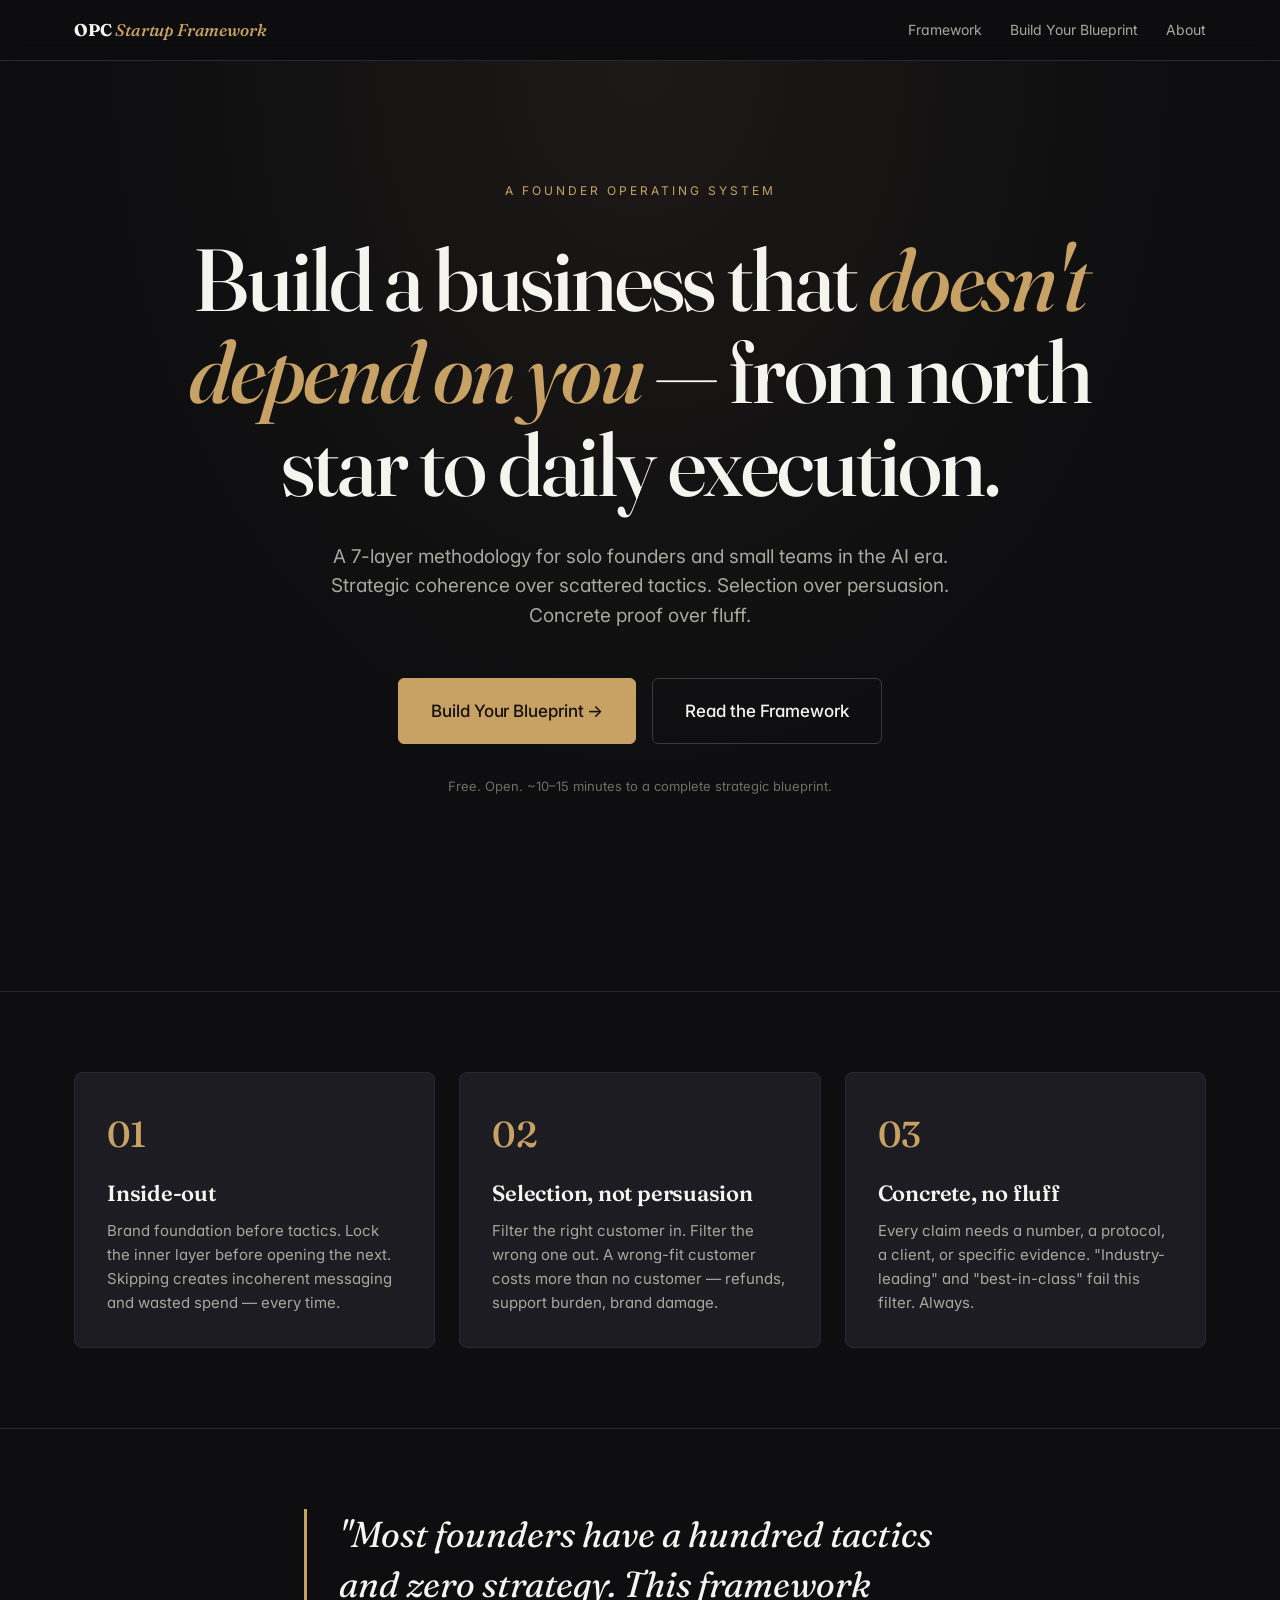
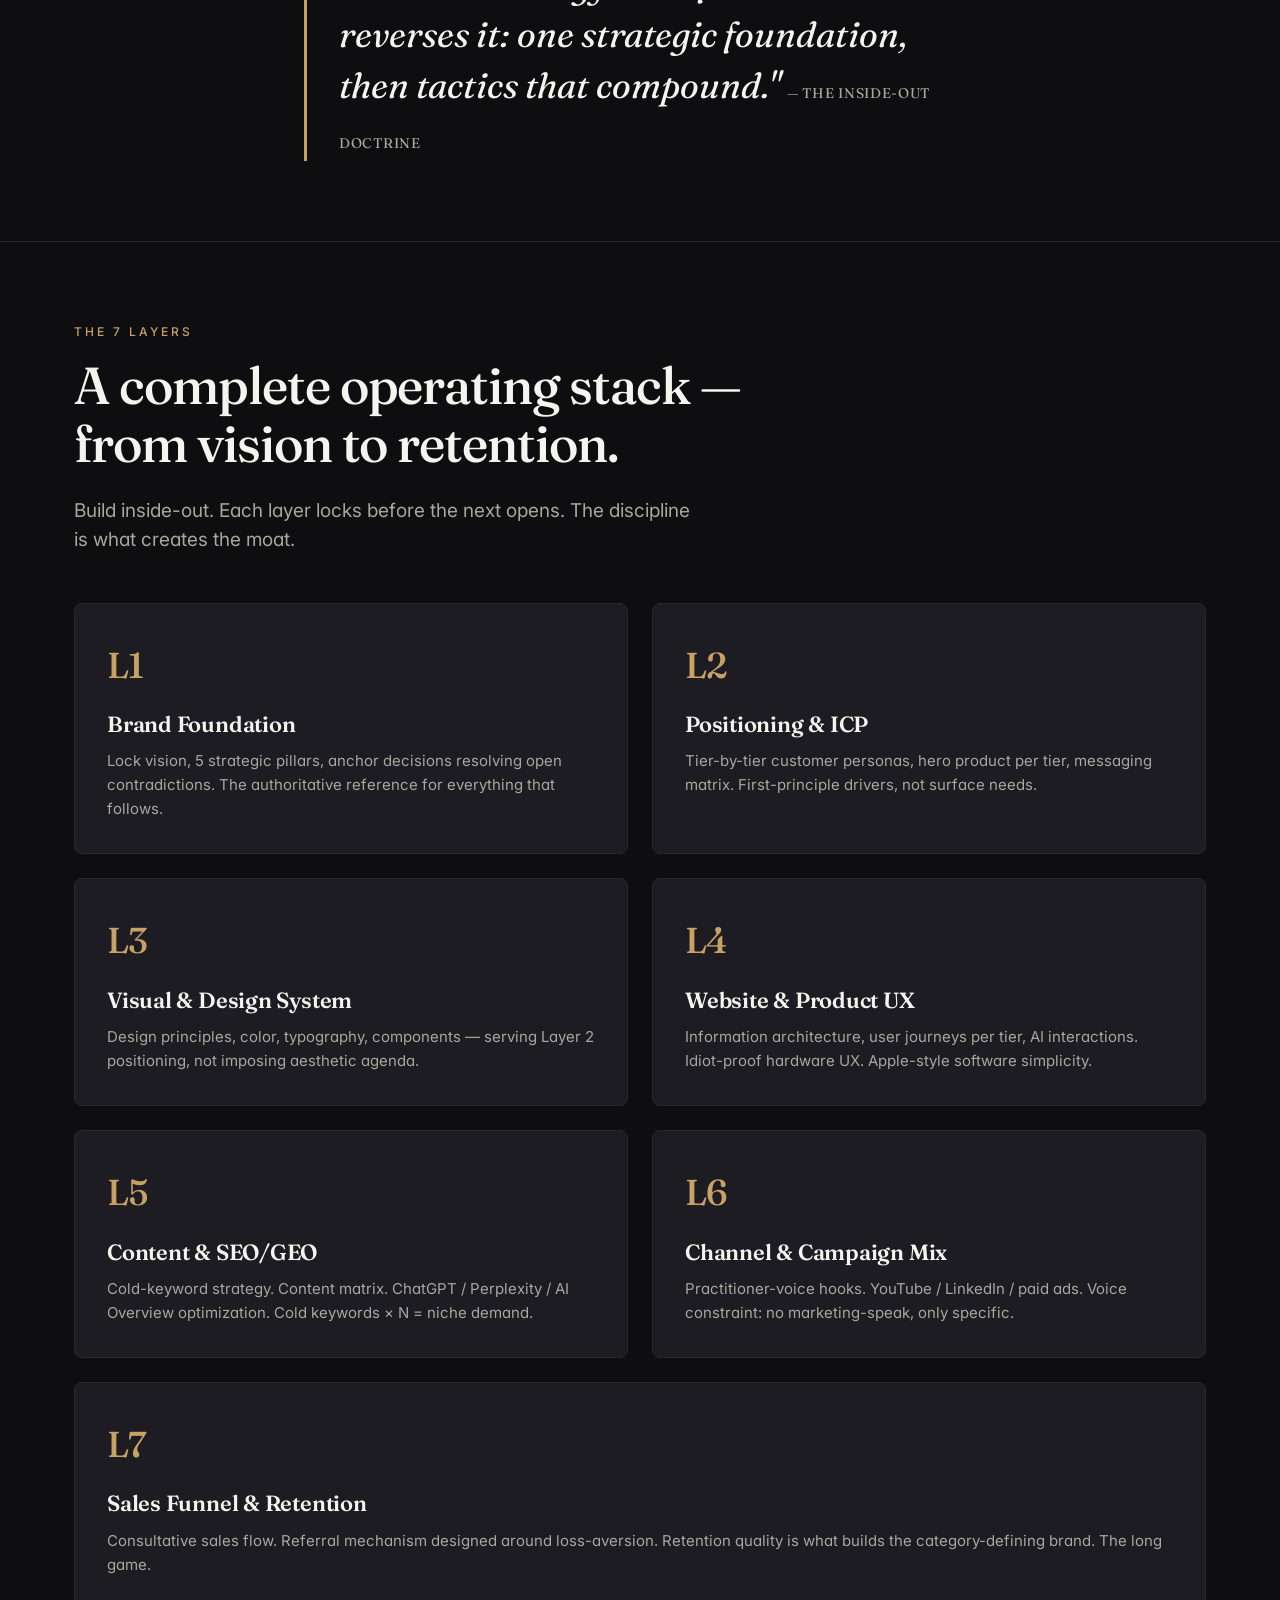
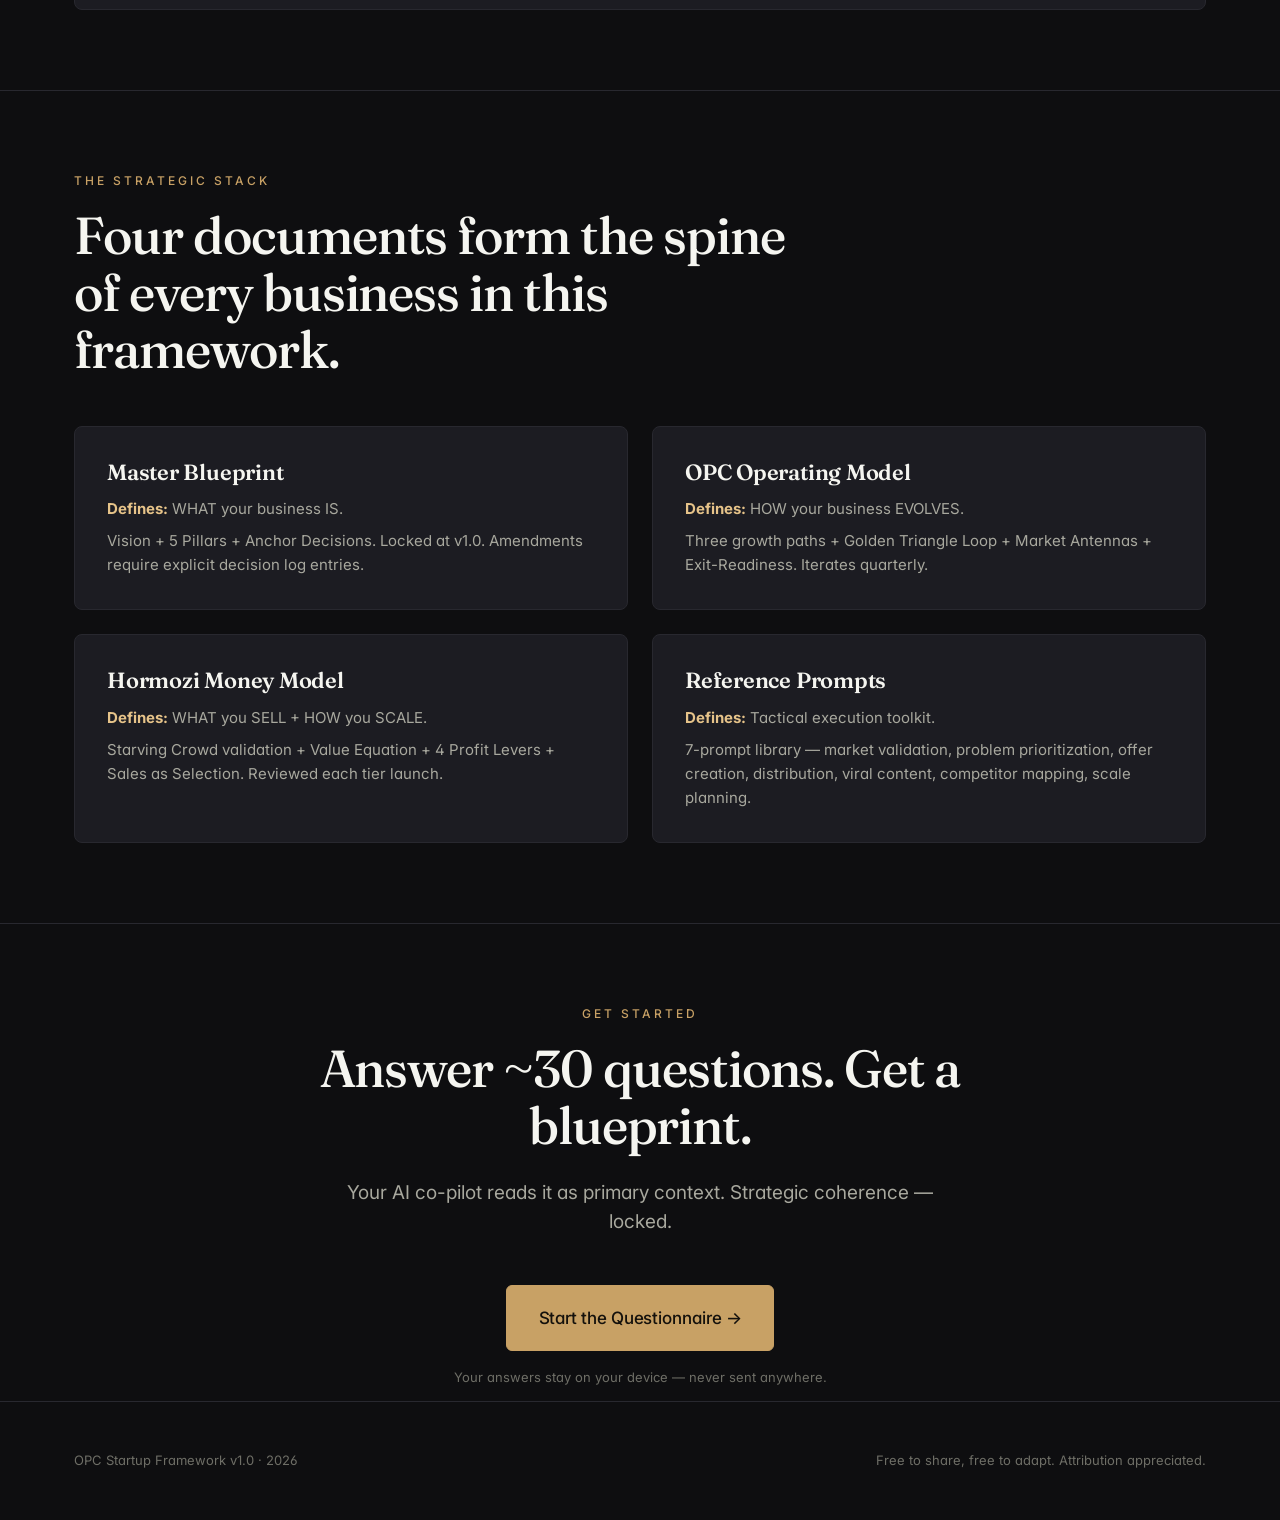
==== commit 26dea887: "test: live deploy verification" ====
--- a/index.html
+++ b/index.html
@@ -37,7 +37,7 @@
         <a href="questionnaire.html" class="btn btn-primary btn-large">Build Your Blueprint →</a>
         <a href="framework.html" class="btn btn-secondary btn-large">Read the Framework</a>
       </div>
-      <p class="dim mt-8" style="font-size:13px;">Free. Open. ~60 minutes to a complete strategic blueprint.</p>
+      <p class="dim mt-8" style="font-size:13px;">Free. Open. ~10–15 minutes to a complete strategic blueprint.</p>
     </div>
   </section>
 
